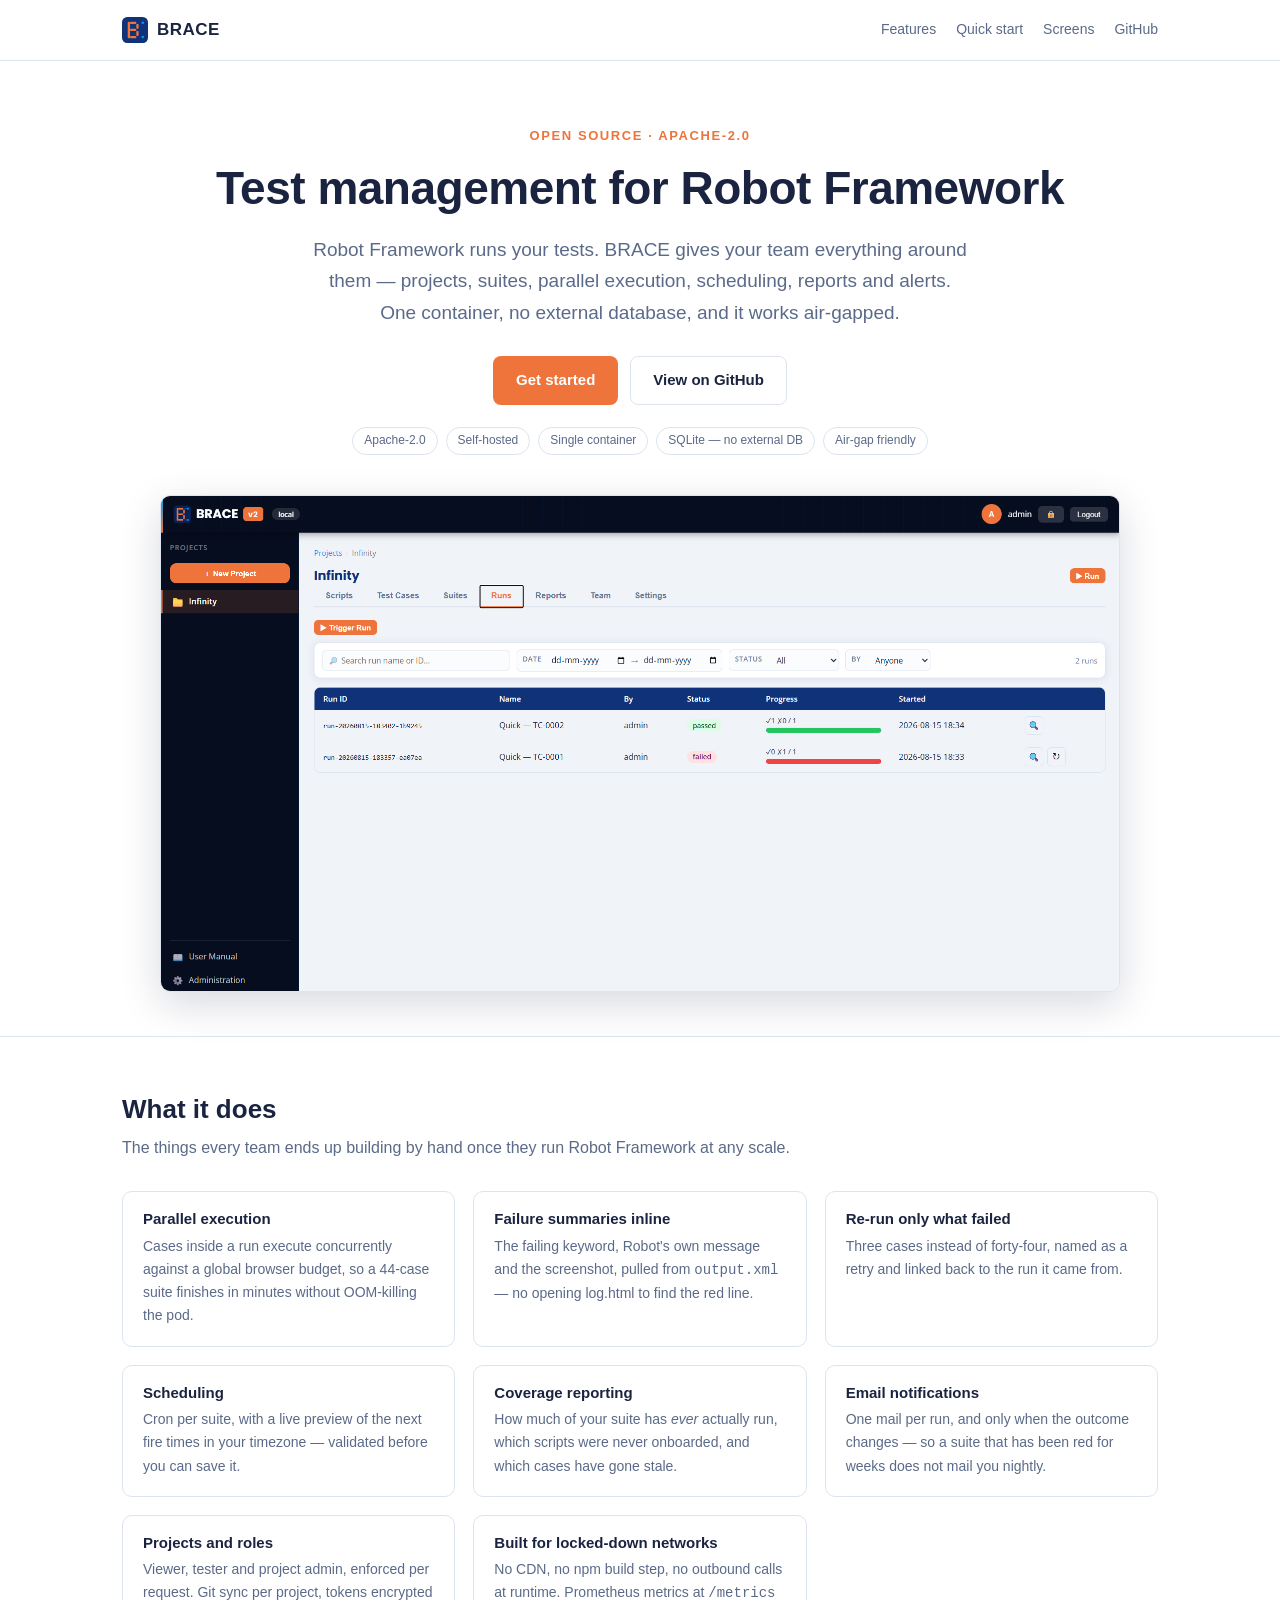
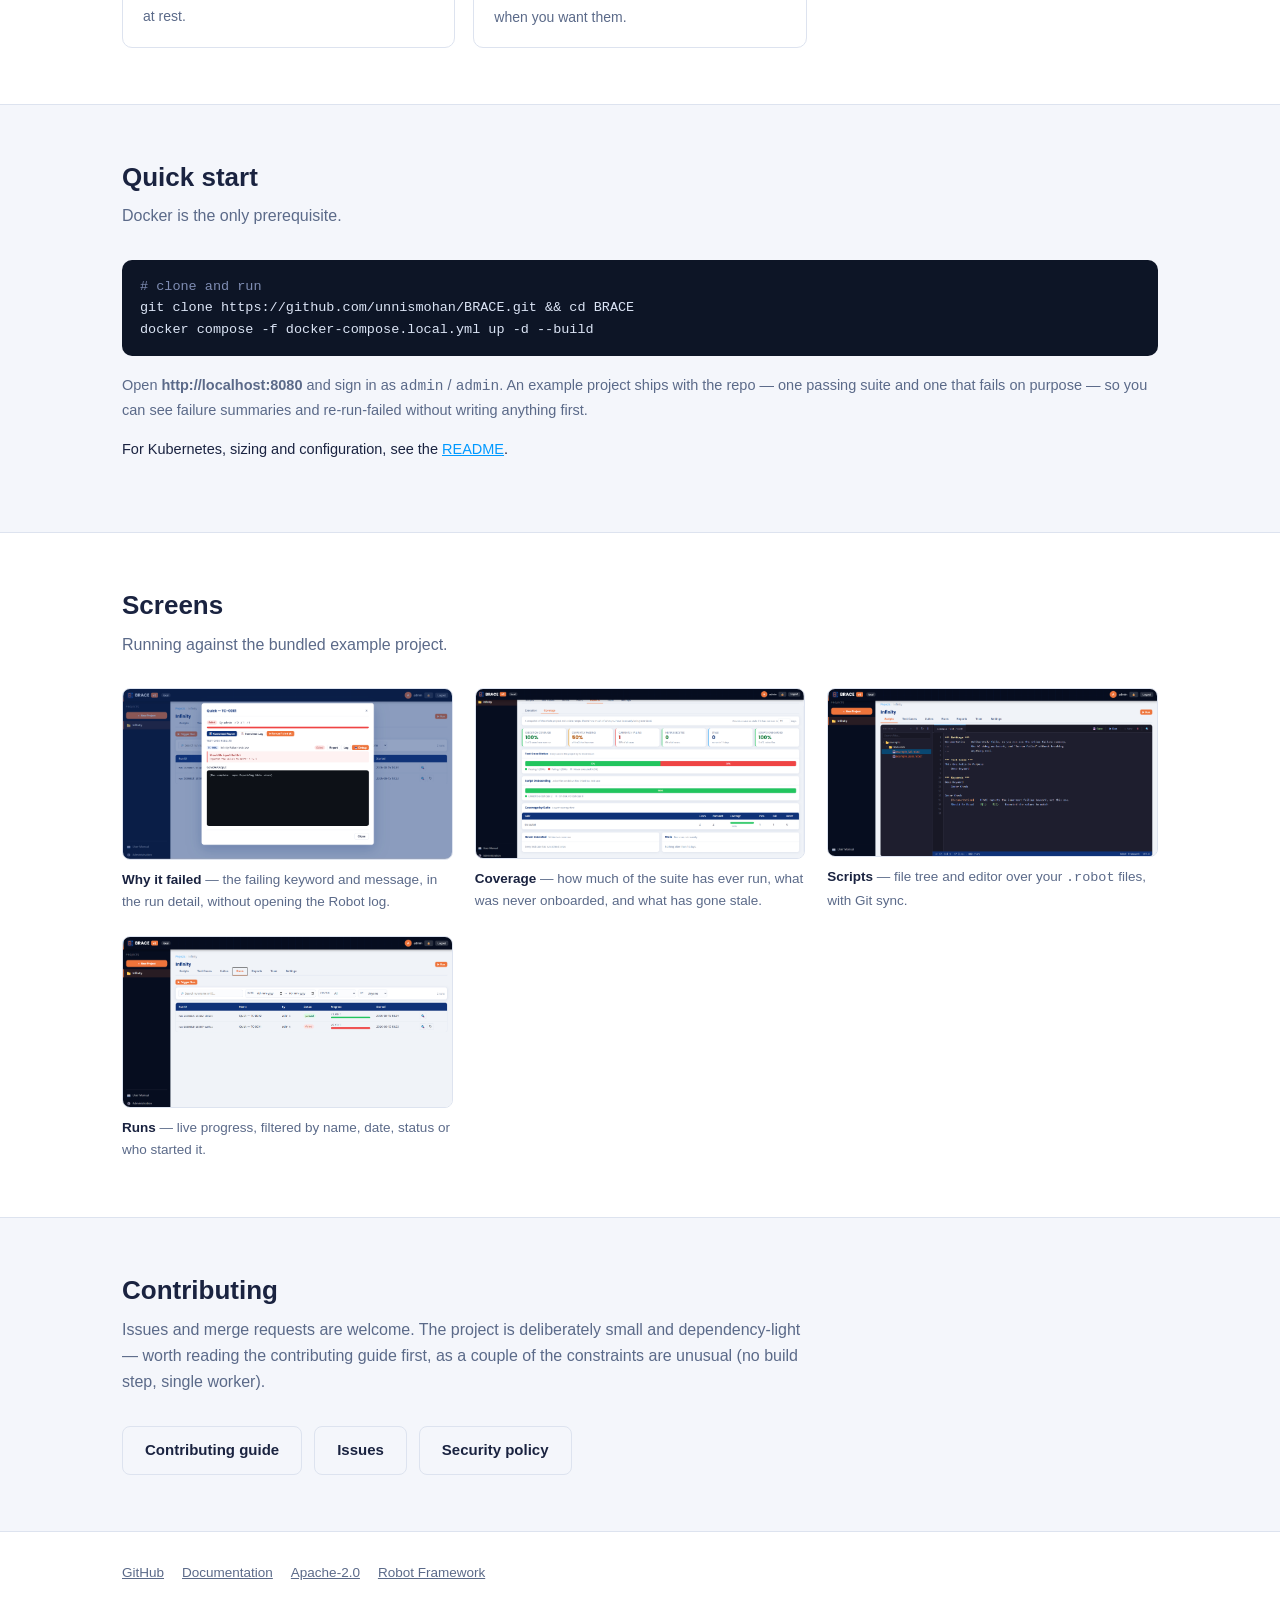
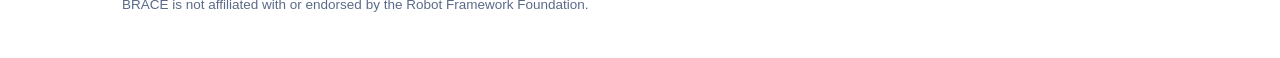
==== docs/index.html @ 5153e153 "Added Pages" ====
<!DOCTYPE html>
<html lang="en">
<head>
<meta charset="UTF-8">
<meta name="viewport" content="width=device-width, initial-scale=1.0">
<title>BRACE — self-hosted test management for Robot Framework</title>
<meta name="description" content="Projects, suites, parallel runs, scheduling, reports and email alerts for Robot Framework. One container, no external database, works air-gapped.">

<!-- Open Graph: what shows up when the link is pasted into Slack or a tweet. -->
<meta property="og:title" content="BRACE — self-hosted test management for Robot Framework">
<meta property="og:description" content="Projects, suites, parallel runs, scheduling, reports and email alerts. One container, no external database, works air-gapped.">
<meta property="og:type" content="website">
<meta property="og:image" content="images/runs.png">
<meta name="twitter:card" content="summary_large_image">

<!-- No webfonts, no CDN, no analytics: the page loads from this repo alone,
     which is the same constraint the product itself is built under. -->
<link rel="icon" href="data:image/svg+xml,<svg xmlns='http://www.w3.org/2000/svg' viewBox='0 0 100 100'><rect width='100' height='100' rx='20' fill='%230F3278'/><rect x='22' y='18' width='9' height='64' rx='4' fill='%23ee743b'/><rect x='31' y='18' width='24' height='9' rx='3' fill='%23ee743b'/><rect x='31' y='45' width='24' height='9' rx='3' fill='%23ee743b'/><rect x='31' y='73' width='24' height='9' rx='3' fill='%23ee743b'/></svg>">

<style>
:root{
  --brand:#0F3278; --brand-d:#0a2156; --accent:#ee743b; --blue:#0099ff;
  --bg:#ffffff; --bg-alt:#f4f6fb; --card:#ffffff; --border:#dde3ef;
  --text:#1a2340; --muted:#5b6a89; --ok:#15803d; --code-bg:#0d1526;
  --radius:10px; --maxw:1080px;
}
@media (prefers-color-scheme: dark){
  :root{
    --bg:#0b1020; --bg-alt:#111830; --card:#141c33; --border:#243055;
    --text:#e6ebf7; --muted:#9aa8c7; --ok:#4ade80; --code-bg:#070c18;
  }
}
*{box-sizing:border-box}
html{scroll-behavior:smooth}
@media (prefers-reduced-motion:reduce){html{scroll-behavior:auto}}
body{
  margin:0; background:var(--bg); color:var(--text);
  font:16px/1.65 -apple-system,BlinkMacSystemFont,"Segoe UI",Roboto,Helvetica,Arial,sans-serif;
  -webkit-font-smoothing:antialiased;
}
.wrap{max-width:var(--maxw); margin:0 auto; padding:0 22px}
a{color:var(--blue)}
h1,h2,h3{line-height:1.25; text-wrap:balance; margin:0}

/* ── Header ── */
header{border-bottom:1px solid var(--border); background:var(--bg); position:sticky; top:0; z-index:10}
.hbar{display:flex; align-items:center; gap:14px; height:60px}
.logo{display:flex; align-items:center; gap:9px; font-weight:800; letter-spacing:.5px;
      color:var(--text); text-decoration:none; font-size:17px}
.hbar nav{margin-left:auto; display:flex; gap:20px; align-items:center; font-size:14px}
.hbar nav a{color:var(--muted); text-decoration:none}
.hbar nav a:hover{color:var(--text)}
@media(max-width:640px){ .hbar nav a.hide-sm{display:none} }

/* ── Hero ── */
.hero{padding:64px 0 44px; text-align:center}
.hero h1{font-size:clamp(30px,5vw,46px); font-weight:800; letter-spacing:-.5px}
.hero .tag{color:var(--accent); font-weight:700; font-size:13px; letter-spacing:1.6px;
           text-transform:uppercase; margin-bottom:14px}
.hero p.lead{font-size:clamp(16px,2.2vw,19px); color:var(--muted); max-width:660px;
             margin:16px auto 0}
.cta{display:flex; gap:12px; justify-content:center; flex-wrap:wrap; margin-top:28px}
.btn{display:inline-block; padding:11px 22px; border-radius:8px; font-weight:600;
     font-size:15px; text-decoration:none; border:1.5px solid transparent}
.btn-p{background:var(--accent); color:#fff}
.btn-p:hover{background:#d8622c}
.btn-o{border-color:var(--border); color:var(--text)}
.btn-o:hover{border-color:var(--blue); color:var(--blue)}
.badges{display:flex; gap:8px; justify-content:center; flex-wrap:wrap; margin-top:22px;
        font-size:12px; color:var(--muted)}
.badges span{border:1px solid var(--border); border-radius:20px; padding:3px 11px}

/* ── Shot ── */
.shot{margin:40px auto 0; max-width:960px}
.shot img{width:100%; height:auto; display:block; border:1px solid var(--border);
          border-radius:var(--radius); box-shadow:0 12px 40px rgba(10,20,60,.16)}

/* ── Sections ── */
section{padding:56px 0; border-top:1px solid var(--border)}
section.alt{background:var(--bg-alt)}
section h2{font-size:26px; margin-bottom:10px}
section .sub{color:var(--muted); margin:0 0 30px; max-width:680px}

.grid{display:grid; grid-template-columns:repeat(auto-fit,minmax(255px,1fr)); gap:18px}
.card{background:var(--card); border:1px solid var(--border); border-radius:var(--radius);
      padding:18px 20px}
.card h3{font-size:15px; margin-bottom:6px}
.card p{margin:0; font-size:14px; color:var(--muted)}

/* ── Code ── */
pre{background:var(--code-bg); color:#dbe4f5; padding:16px 18px; border-radius:var(--radius);
    overflow-x:auto; font-size:13.5px; line-height:1.6; margin:0;
    font-family:ui-monospace,SFMono-Regular,Consolas,monospace}
pre .c{color:#7f8db3}
pre .p{color:#ee9a6b}

/* ── Screens ── */
.screens{display:grid; grid-template-columns:repeat(auto-fit,minmax(320px,1fr)); gap:22px}
.screens figure{margin:0}
.screens img{width:100%; height:auto; display:block; border:1px solid var(--border);
             border-radius:8px}
.screens figcaption{font-size:13.5px; color:var(--muted); margin-top:9px}
.screens b{color:var(--text)}

/* ── Footer ── */
footer{border-top:1px solid var(--border); padding:30px 0 44px; font-size:13.5px;
       color:var(--muted)}
footer a{color:var(--muted)}
.fl{display:flex; gap:18px; flex-wrap:wrap; margin-bottom:10px}
</style>
</head>
<body>

<header>
  <div class="wrap hbar">
    <a class="logo" href="#top">
      <svg width="26" height="26" viewBox="0 0 100 100" aria-hidden="true">
        <rect width="100" height="100" rx="20" fill="#0F3278"/>
        <rect x="22" y="18" width="9" height="64" rx="4" fill="#ee743b"/>
        <rect x="31" y="18" width="24" height="9" rx="3" fill="#ee743b"/>
        <rect x="31" y="45" width="24" height="9" rx="3" fill="#ee743b"/>
        <rect x="31" y="73" width="24" height="9" rx="3" fill="#ee743b"/>
        <rect x="55" y="27" width="9" height="18" rx="3" fill="#ee743b"/>
        <rect x="55" y="54" width="9" height="19" rx="3" fill="#ee743b"/>
        <circle cx="80" cy="22" r="5" fill="#0099ff"/>
        <circle cx="80" cy="77" r="5" fill="#0099ff"/>
      </svg>
      BRACE
    </a>
    <nav>
      <a href="#features" class="hide-sm">Features</a>
      <a href="#start">Quick start</a>
      <a href="#screens" class="hide-sm">Screens</a>
      <a href="https://github.com/unnismohan/BRACE">GitHub</a>
    </nav>
  </div>
</header>

<main id="top">

  <div class="wrap hero">
    <div class="tag">Open source · Apache-2.0</div>
    <h1>Test management for Robot&nbsp;Framework</h1>
    <p class="lead">
      Robot Framework runs your tests. BRACE gives your team everything around
      them — projects, suites, parallel execution, scheduling, reports and
      alerts. One container, no external database, and it works air-gapped.
    </p>
    <div class="cta">
      <a class="btn btn-p" href="#start">Get started</a>
      <a class="btn btn-o" href="https://github.com/unnismohan/BRACE">View on GitHub</a>
    </div>
    <div class="badges">
      <span>Apache-2.0</span><span>Self-hosted</span><span>Single container</span>
      <span>SQLite — no external DB</span><span>Air-gap friendly</span>
    </div>
    <div class="shot">
      <img src="images/runs.png" alt="The BRACE runs list, showing a suite executing with live progress">
    </div>
  </div>

  <section id="features">
    <div class="wrap">
      <h2>What it does</h2>
      <p class="sub">
        The things every team ends up building by hand once they run Robot
        Framework at any scale.
      </p>
      <div class="grid">
        <div class="card">
          <h3>Parallel execution</h3>
          <p>Cases inside a run execute concurrently against a global browser
             budget, so a 44-case suite finishes in minutes without OOM-killing
             the pod.</p>
        </div>
        <div class="card">
          <h3>Failure summaries inline</h3>
          <p>The failing keyword, Robot's own message and the screenshot, pulled
             from <code>output.xml</code> — no opening log.html to find the red line.</p>
        </div>
        <div class="card">
          <h3>Re-run only what failed</h3>
          <p>Three cases instead of forty-four, named as a retry and linked back
             to the run it came from.</p>
        </div>
        <div class="card">
          <h3>Scheduling</h3>
          <p>Cron per suite, with a live preview of the next fire times in your
             timezone — validated before you can save it.</p>
        </div>
        <div class="card">
          <h3>Coverage reporting</h3>
          <p>How much of your suite has <em>ever</em> actually run, which scripts
             were never onboarded, and which cases have gone stale.</p>
        </div>
        <div class="card">
          <h3>Email notifications</h3>
          <p>One mail per run, and only when the outcome changes — so a suite
             that has been red for weeks does not mail you nightly.</p>
        </div>
        <div class="card">
          <h3>Projects and roles</h3>
          <p>Viewer, tester and project admin, enforced per request. Git sync per
             project, tokens encrypted at rest.</p>
        </div>
        <div class="card">
          <h3>Built for locked-down networks</h3>
          <p>No CDN, no npm build step, no outbound calls at runtime. Prometheus
             metrics at <code>/metrics</code> when you want them.</p>
        </div>
      </div>
    </div>
  </section>

  <section id="start" class="alt">
    <div class="wrap">
      <h2>Quick start</h2>
      <p class="sub">Docker is the only prerequisite.</p>
      <pre><span class="c"># clone and run</span>
git clone https://github.com/unnismohan/BRACE.git &amp;&amp; cd BRACE
docker compose -f docker-compose.local.yml up -d --build</pre>
      <p style="margin-top:18px; color:var(--muted); font-size:14.5px">
        Open <b>http://localhost:8080</b> and sign in as
        <code>admin</code> / <code>admin</code>. An example project ships with the
        repo — one passing suite and one that fails on purpose — so you can see
        failure summaries and re-run-failed without writing anything first.
      </p>
      <p style="margin-top:10px; font-size:14.5px">
        For Kubernetes, sizing and configuration, see the
        <a href="https://github.com/unnismohan/BRACE#readme">README</a>.
      </p>
    </div>
  </section>

  <section id="screens">
    <div class="wrap">
      <h2>Screens</h2>
      <p class="sub">Running against the bundled example project.</p>
      <div class="screens">
        <figure>
          <img src="images/failure.png" alt="Run detail showing why a test case failed">
          <figcaption><b>Why it failed</b> — the failing keyword and message, in the
            run detail, without opening the Robot log.</figcaption>
        </figure>
        <figure>
          <img src="images/coverage.png" alt="Coverage report">
          <figcaption><b>Coverage</b> — how much of the suite has ever run, what was
            never onboarded, and what has gone stale.</figcaption>
        </figure>
        <figure>
          <img src="images/editor.png" alt="Script editor with file tree">
          <figcaption><b>Scripts</b> — file tree and editor over your
            <code>.robot</code> files, with Git sync.</figcaption>
        </figure>
        <figure>
          <img src="images/runs.png" alt="Runs list">
          <figcaption><b>Runs</b> — live progress, filtered by name, date, status
            or who started it.</figcaption>
        </figure>
      </div>
    </div>
  </section>

  <section class="alt">
    <div class="wrap">
      <h2>Contributing</h2>
      <p class="sub">
        Issues and merge requests are welcome. The project is deliberately small
        and dependency-light — worth reading the contributing guide first, as a
        couple of the constraints are unusual (no build step, single worker).
      </p>
      <div class="cta" style="justify-content:flex-start">
        <a class="btn btn-o" href="https://github.com/unnismohan/BRACE/blob/main/CONTRIBUTING.md">Contributing guide</a>
        <a class="btn btn-o" href="https://github.com/unnismohan/BRACE/issues">Issues</a>
        <a class="btn btn-o" href="https://github.com/unnismohan/BRACE/blob/main/SECURITY.md">Security policy</a>
      </div>
    </div>
  </section>

</main>

<footer>
  <div class="wrap">
    <div class="fl">
      <a href="https://github.com/unnismohan/BRACE">GitHub</a>
      <a href="https://github.com/unnismohan/BRACE#readme">Documentation</a>
      <a href="https://github.com/unnismohan/BRACE/blob/main/LICENSE">Apache-2.0</a>
      <a href="https://robotframework.org">Robot Framework</a>
    </div>
    BRACE is not affiliated with or endorsed by the Robot Framework Foundation.
  </div>
</footer>

</body>
</html>
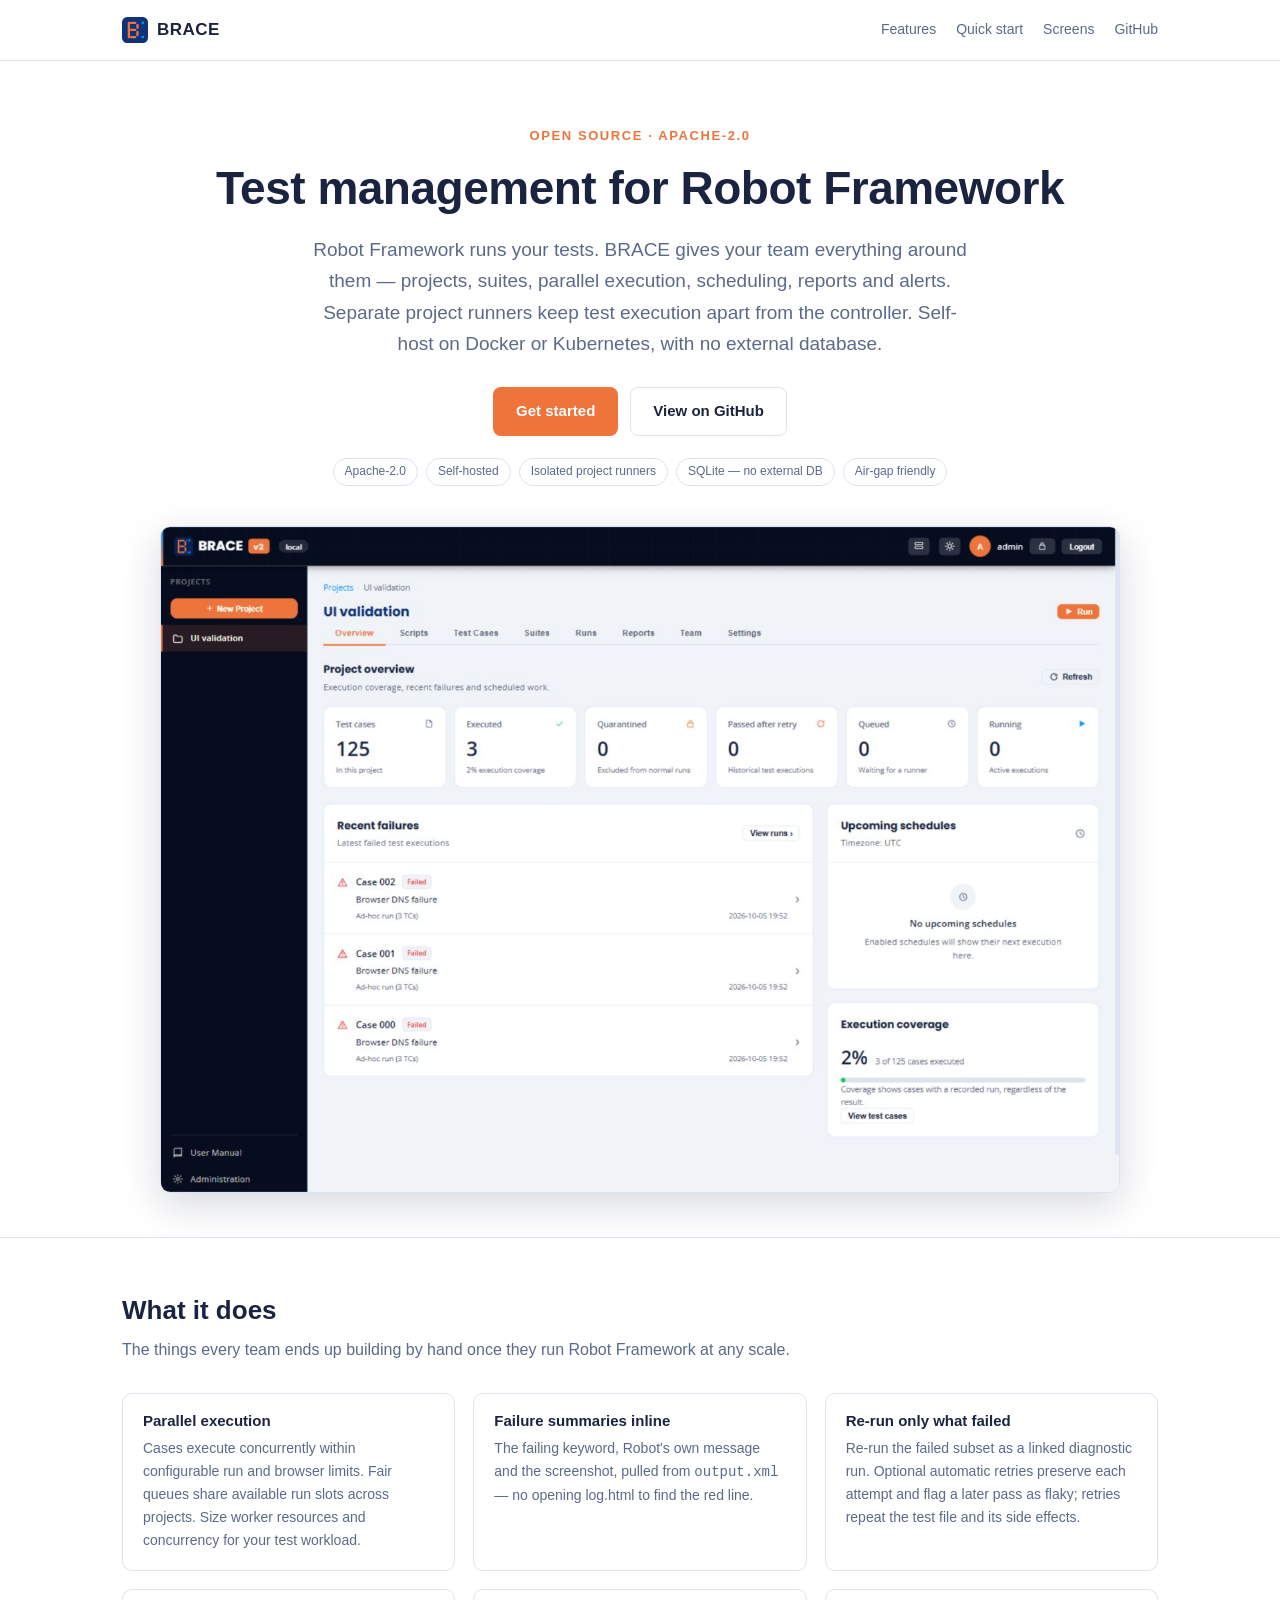
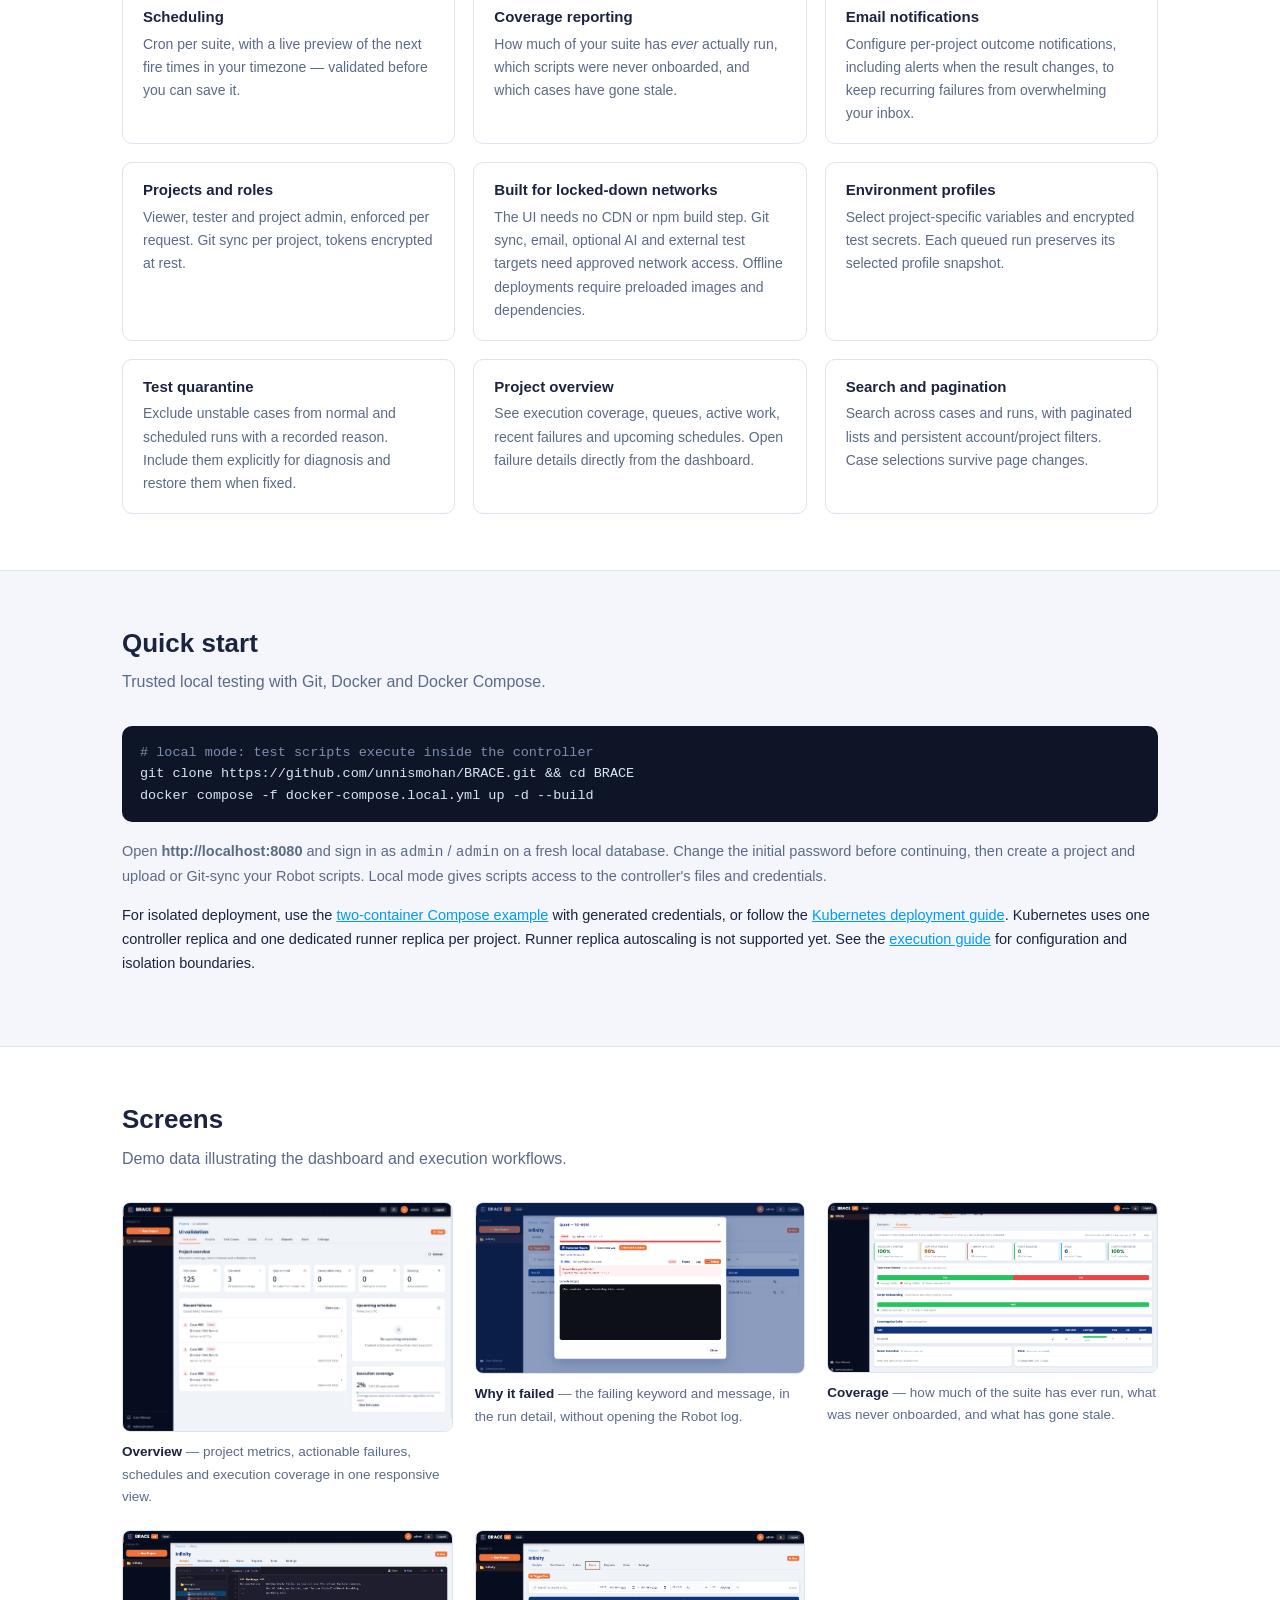
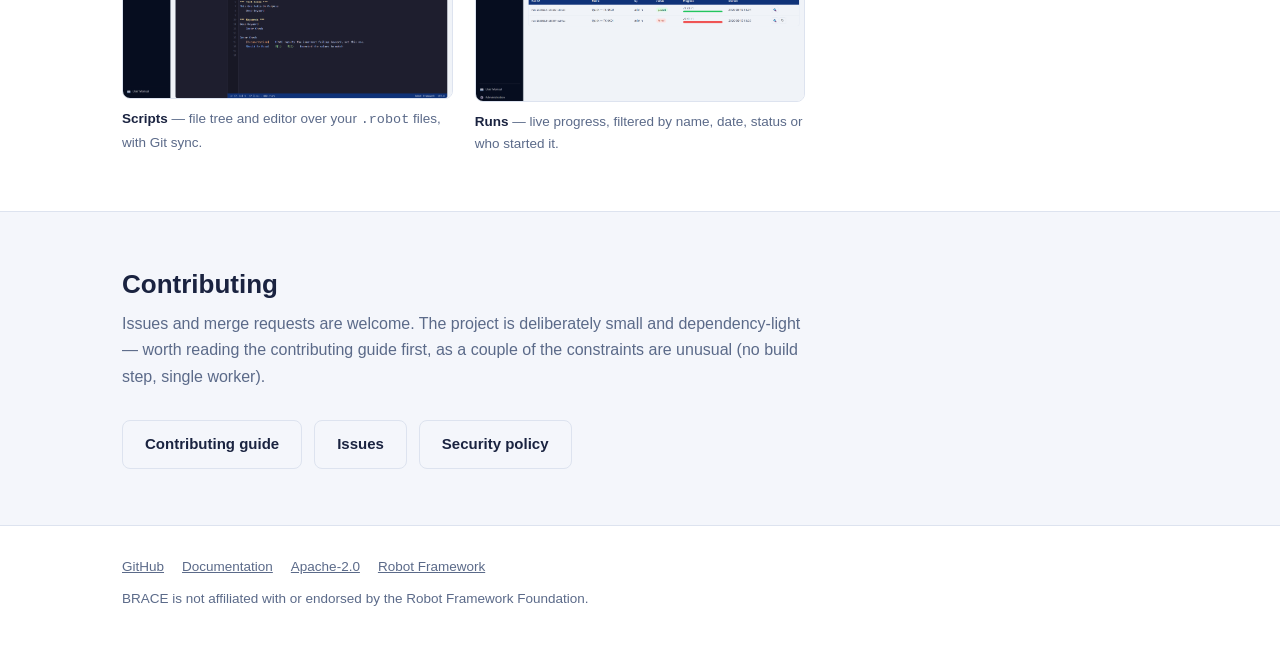
==== commit c3064278: "Update landing page for isolated runners and current features Describe project runner isolation, fai" ====
--- a/docs/index.html
+++ b/docs/index.html
@@ -4,11 +4,11 @@
 <meta charset="UTF-8">
 <meta name="viewport" content="width=device-width, initial-scale=1.0">
 <title>BRACE — self-hosted test management for Robot Framework</title>
-<meta name="description" content="Projects, suites, parallel runs, scheduling, reports and email alerts for Robot Framework. One container, no external database, works air-gapped.">
+<meta name="description" content="Self-hosted Robot Framework test management with isolated project runners, environment profiles, fair queues, retries, quarantine, scheduling and reports. Docker and Kubernetes deployment.">
 
 <!-- Open Graph: what shows up when the link is pasted into Slack or a tweet. -->
 <meta property="og:title" content="BRACE — self-hosted test management for Robot Framework">
-<meta property="og:description" content="Projects, suites, parallel runs, scheduling, reports and email alerts. One container, no external database, works air-gapped.">
+<meta property="og:description" content="Manage Robot Framework tests with isolated project runners, profiles, fair queues, retry history, quarantine and project dashboards. Self-hosted on Docker or Kubernetes.">
 <meta property="og:type" content="website">
 <meta property="og:image" content="images/runs.png">
 <meta name="twitter:card" content="summary_large_image">
@@ -144,18 +144,19 @@
     <p class="lead">
       Robot Framework runs your tests. BRACE gives your team everything around
       them — projects, suites, parallel execution, scheduling, reports and
-      alerts. One container, no external database, and it works air-gapped.
+      alerts. Separate project runners keep test execution apart from the
+      controller. Self-host on Docker or Kubernetes, with no external database.
     </p>
     <div class="cta">
       <a class="btn btn-p" href="#start">Get started</a>
       <a class="btn btn-o" href="https://github.com/unnismohan/BRACE">View on GitHub</a>
     </div>
     <div class="badges">
-      <span>Apache-2.0</span><span>Self-hosted</span><span>Single container</span>
+      <span>Apache-2.0</span><span>Self-hosted</span><span>Isolated project runners</span>
       <span>SQLite — no external DB</span><span>Air-gap friendly</span>
     </div>
     <div class="shot">
-      <img src="images/runs.png" alt="The BRACE runs list, showing a suite executing with live progress">
+      <img src="images/overview.png" alt="BRACE project overview with metric cards, recent failures, schedules and execution coverage">
     </div>
   </div>
 
@@ -169,9 +170,9 @@
       <div class="grid">
         <div class="card">
           <h3>Parallel execution</h3>
-          <p>Cases inside a run execute concurrently against a global browser
-             budget, so a 44-case suite finishes in minutes without OOM-killing
-             the pod.</p>
+          <p>Cases execute concurrently within configurable run and browser
+             limits. Fair queues share available run slots across projects.
+             Size worker resources and concurrency for your test workload.</p>
         </div>
         <div class="card">
           <h3>Failure summaries inline</h3>
@@ -180,8 +181,9 @@
         </div>
         <div class="card">
           <h3>Re-run only what failed</h3>
-          <p>Three cases instead of forty-four, named as a retry and linked back
-             to the run it came from.</p>
+          <p>Re-run the failed subset as a linked diagnostic run. Optional
+             automatic retries preserve each attempt and flag a later pass
+             as flaky; retries repeat the test file and its side effects.</p>
         </div>
         <div class="card">
           <h3>Scheduling</h3>
@@ -195,8 +197,9 @@
         </div>
         <div class="card">
           <h3>Email notifications</h3>
-          <p>One mail per run, and only when the outcome changes — so a suite
-             that has been red for weeks does not mail you nightly.</p>
+          <p>Configure per-project outcome notifications, including alerts
+             when the result changes, to keep recurring failures from
+             overwhelming your inbox.</p>
         </div>
         <div class="card">
           <h3>Projects and roles</h3>
@@ -205,8 +208,30 @@
         </div>
         <div class="card">
           <h3>Built for locked-down networks</h3>
-          <p>No CDN, no npm build step, no outbound calls at runtime. Prometheus
-             metrics at <code>/metrics</code> when you want them.</p>
+          <p>The UI needs no CDN or npm build step. Git sync, email, optional AI
+             and external test targets need approved network access. Offline
+             deployments require preloaded images and dependencies.</p>
+        </div>
+        <div class="card">
+          <h3>Environment profiles</h3>
+          <p>Select project-specific variables and encrypted test secrets.
+             Each queued run preserves its selected profile snapshot.</p>
+        </div>
+        <div class="card">
+          <h3>Test quarantine</h3>
+          <p>Exclude unstable cases from normal and scheduled runs with a
+             recorded reason. Include them explicitly for diagnosis and
+             restore them when fixed.</p>
+        </div>
+        <div class="card">
+          <h3>Project overview</h3>
+          <p>See execution coverage, queues, active work, recent failures and
+             upcoming schedules. Open failure details directly from the dashboard.</p>
+        </div>
+        <div class="card">
+          <h3>Search and pagination</h3>
+          <p>Search across cases and runs, with paginated lists and persistent
+             account/project filters. Case selections survive page changes.</p>
         </div>
       </div>
     </div>
@@ -215,19 +240,26 @@
   <section id="start" class="alt">
     <div class="wrap">
       <h2>Quick start</h2>
-      <p class="sub">Docker is the only prerequisite.</p>
-      <pre><span class="c"># clone and run</span>
+      <p class="sub">Trusted local testing with Git, Docker and Docker Compose.</p>
+      <pre><span class="c"># local mode: test scripts execute inside the controller</span>
 git clone https://github.com/unnismohan/BRACE.git &amp;&amp; cd BRACE
 docker compose -f docker-compose.local.yml up -d --build</pre>
       <p style="margin-top:18px; color:var(--muted); font-size:14.5px">
         Open <b>http://localhost:8080</b> and sign in as
-        <code>admin</code> / <code>admin</code>. An example project ships with the
-        repo — one passing suite and one that fails on purpose — so you can see
-        failure summaries and re-run-failed without writing anything first.
+        <code>admin</code> / <code>admin</code> on a fresh local database.
+        Change the initial password before continuing, then create a project
+        and upload or Git-sync your Robot scripts. Local mode gives scripts
+        access to the controller's files and credentials.
       </p>
       <p style="margin-top:10px; font-size:14.5px">
-        For Kubernetes, sizing and configuration, see the
-        <a href="https://github.com/unnismohan/BRACE#readme">README</a>.
+        For isolated deployment, use the
+        <a href="https://github.com/unnismohan/BRACE/blob/main/docker-compose.isolated.yml">two-container Compose example</a>
+        with generated credentials, or follow the
+        <a href="https://github.com/unnismohan/BRACE/blob/main/k8s/README.md">Kubernetes deployment guide</a>.
+        Kubernetes uses one controller replica and one dedicated runner replica
+        per project. Runner replica autoscaling is not supported yet.
+        See the <a href="https://github.com/unnismohan/BRACE/blob/main/docs/execution-and-modules.md">execution guide</a>
+        for configuration and isolation boundaries.
       </p>
     </div>
   </section>
@@ -235,8 +267,13 @@
   <section id="screens">
     <div class="wrap">
       <h2>Screens</h2>
-      <p class="sub">Running against the bundled example project.</p>
+      <p class="sub">Demo data illustrating the dashboard and execution workflows.</p>
       <div class="screens">
+        <figure>
+          <img src="images/overview.png" loading="lazy" alt="Project overview with separate metric cards and activity panels">
+          <figcaption><b>Overview</b> — project metrics, actionable failures,
+            schedules and execution coverage in one responsive view.</figcaption>
+        </figure>
         <figure>
           <img src="images/failure.png" alt="Run detail showing why a test case failed">
           <figcaption><b>Why it failed</b> — the failing keyword and message, in the
